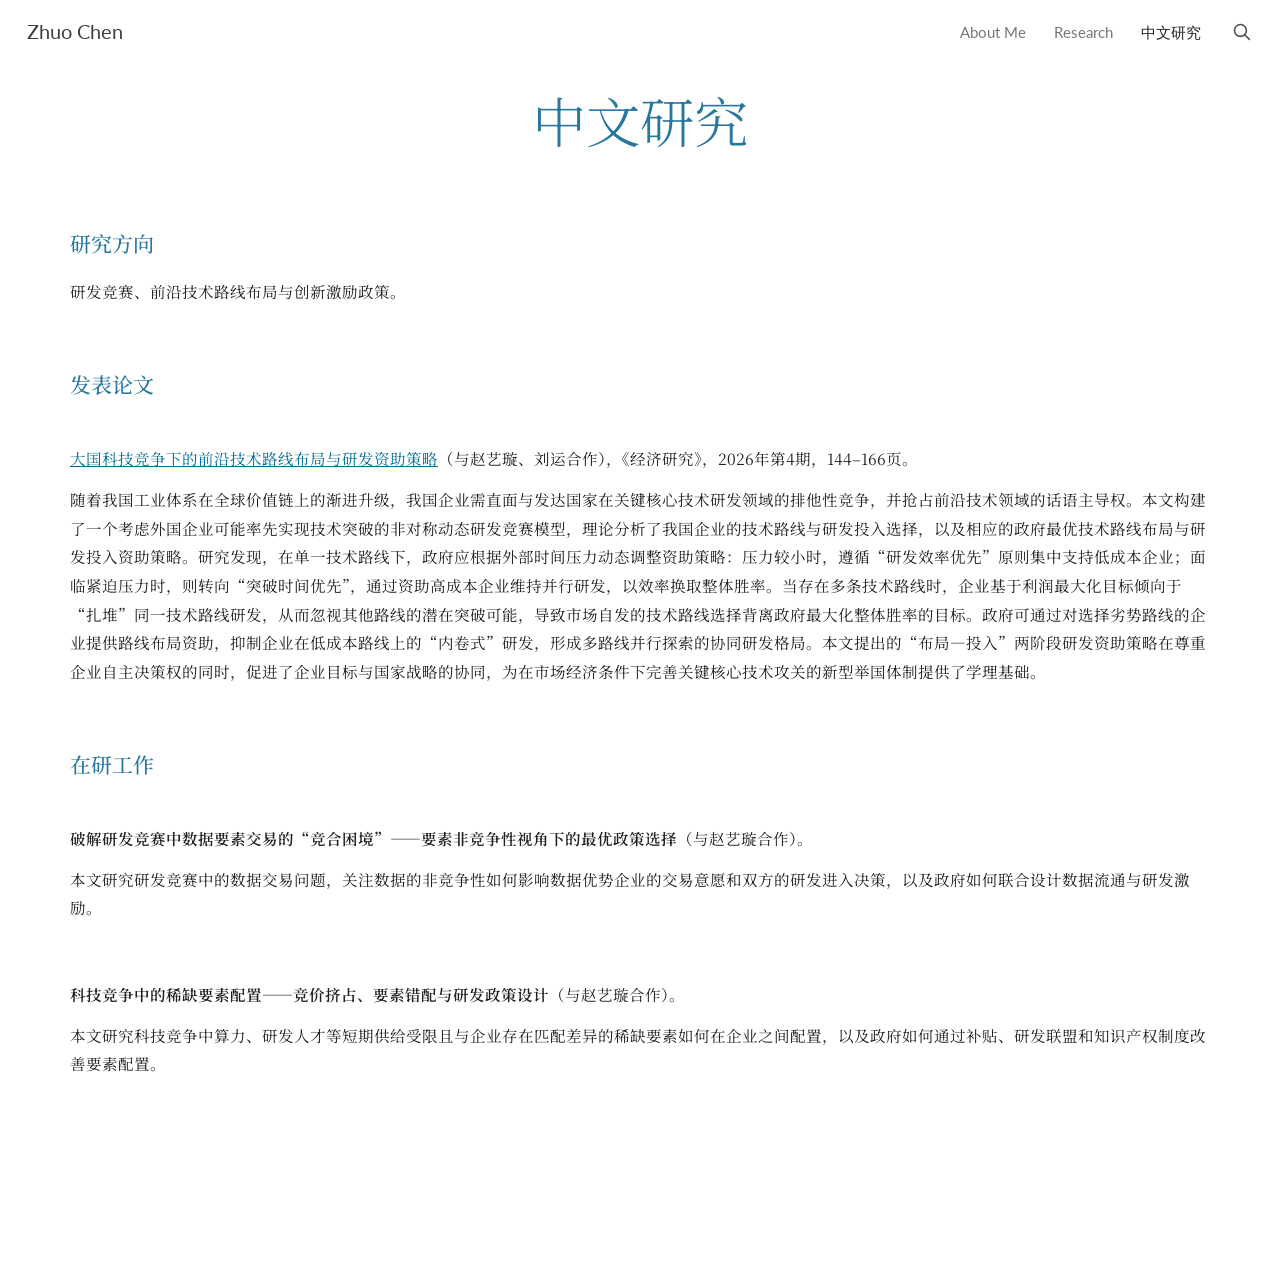
==== research-cn.html @ 5f305f92 "Add files via upload" ====
<!doctype html>
<html lang="zh-CN">
  <head>
    <meta charset="utf-8" />
    <meta name="viewport" content="width=device-width, initial-scale=1" />
    <meta name="description" content="陈茁关于研发竞赛的中文研究。" />
    <title>中文研究 | Zhuo Chen</title>
    <link rel="preconnect" href="https://fonts.googleapis.com" />
    <link rel="preconnect" href="https://fonts.gstatic.com" crossorigin />
    <link
      href="https://fonts.googleapis.com/css2?family=Lato:wght@300;400;700&family=Noto+Serif+SC:wght@400;500;600&display=swap"
      rel="stylesheet"
    />
    <link rel="stylesheet" href="styles.css?v=20260901-3" />
  </head>
  <body class="chinese-page">
    <header class="site-header">
      <a class="site-name" href="index.html">Zhuo Chen</a>

      <button
        class="menu-toggle"
        type="button"
        aria-label="打开导航"
        aria-controls="site-navigation"
        aria-expanded="false"
      >
        <span></span>
        <span></span>
        <span></span>
      </button>

      <nav class="site-nav" id="site-navigation" aria-label="主要导航">
        <a href="index.html">About Me</a>
        <a href="research.html">Research</a>
        <a class="active" href="research-cn.html" aria-current="page">中文研究</a>
        <button class="search-toggle" type="button" aria-label="搜索本站">
          <svg viewBox="0 0 24 24" aria-hidden="true">
            <circle cx="10.8" cy="10.8" r="6.8"></circle>
            <path d="m16 16 5 5"></path>
          </svg>
        </button>
      </nav>

      <button
        class="search-toggle mobile-search-toggle"
        type="button"
        aria-label="搜索本站"
      >
        <svg viewBox="0 0 24 24" aria-hidden="true">
          <circle cx="10.8" cy="10.8" r="6.8"></circle>
          <path d="m16 16 5 5"></path>
        </svg>
      </button>
    </header>

    <main>
      <h1 class="page-title">中文研究</h1>

      <div class="research-page" id="chinese-research-list">
        <section class="research-section">
          <h2>研究方向</h2>
          <p>研发竞赛、前沿技术路线布局与创新激励政策。</p>
        </section>

        <section class="research-section paper-section">
          <h2>发表论文</h2>

          <article class="paper-entry">
            <p class="paper-citation">
              <a
                href="assets/rd-competition-cn.pdf"
                target="_blank"
                rel="noopener"
                >大国科技竞争下的前沿技术路线布局与研发资助策略</a
              >（与赵艺璇、刘运合作），《经济研究》，2026年第4期，144–166页。
            </p>
            <p>
              随着我国工业体系在全球价值链上的渐进升级，我国企业需直面与发达国家在关键核心技术研发领域的排他性竞争，并抢占前沿技术领域的话语主导权。本文构建了一个考虑外国企业可能率先实现技术突破的非对称动态研发竞赛模型，理论分析了我国企业的技术路线与研发投入选择，以及相应的政府最优技术路线布局与研发投入资助策略。研究发现，在单一技术路线下，政府应根据外部时间压力动态调整资助策略：压力较小时，遵循“研发效率优先”原则集中支持低成本企业；面临紧迫压力时，则转向“突破时间优先”，通过资助高成本企业维持并行研发，以效率换取整体胜率。当存在多条技术路线时，企业基于利润最大化目标倾向于“扎堆”同一技术路线研发，从而忽视其他路线的潜在突破可能，导致市场自发的技术路线选择背离政府最大化整体胜率的目标。政府可通过对选择劣势路线的企业提供路线布局资助，抑制企业在低成本路线上的“内卷式”研发，形成多路线并行探索的协同研发格局。本文提出的“布局—投入”两阶段研发资助策略在尊重企业自主决策权的同时，促进了企业目标与国家战略的协同，为在市场经济条件下完善关键核心技术攻关的新型举国体制提供了学理基础。
            </p>
          </article>
        </section>

        <section class="research-section paper-section">
          <h2>在研工作</h2>

          <article class="paper-entry">
            <p class="paper-citation">
              <span class="paper-title">破解研发竞赛中数据要素交易的“竞合困境”——要素非竞争性视角下的最优政策选择</span>（与赵艺璇合作）。
            </p>
            <p>
              本文研究研发竞赛中的数据交易问题，关注数据的非竞争性如何影响数据优势企业的交易意愿和双方的研发进入决策，以及政府如何联合设计数据流通与研发激励。
            </p>
          </article>

          <article class="paper-entry">
            <p class="paper-citation">
              <span class="paper-title">科技竞争中的稀缺要素配置——竞价挤占、要素错配与研发政策设计</span>（与赵艺璇合作）。
            </p>
            <p>
              本文研究科技竞争中算力、研发人才等短期供给受限且与企业存在匹配差异的稀缺要素如何在企业之间配置，以及政府如何通过补贴、研发联盟和知识产权制度改善要素配置。
            </p>
          </article>
        </section>
      </div>
    </main>

    <dialog class="search-dialog" aria-labelledby="search-title">
      <form method="dialog" class="search-panel">
        <div class="search-heading">
          <h2 id="search-title">搜索本站</h2>
          <button class="search-close" value="close" aria-label="关闭搜索">×</button>
        </div>
        <label for="site-search">搜索词</label>
        <input id="site-search" type="search" autocomplete="off" />
        <div class="search-results" aria-live="polite"></div>
      </form>
    </dialog>

    <script src="script.js"></script>
  </body>
</html>
---- styles.css ----
:root {
  --page-bg: #ffffff;
  --text: #202124;
  --muted: #777777;
  --accent: #28779e;
  --content-width: 1140px;
  --header-height: 62px;
}

* {
  box-sizing: border-box;
}

html {
  background: var(--page-bg);
  color: var(--text);
  font-family: "Lato", "Helvetica Neue", Arial, sans-serif;
  font-size: 16px;
}

body {
  margin: 0;
  min-height: 100vh;
  background: var(--page-bg);
}

.chinese-page {
  font-family: "Noto Serif SC", "Songti SC", STSong, serif;
}

.chinese-page .site-name,
.chinese-page .site-nav > a:not([lang="zh-CN"]) {
  font-family: "Lato", "Helvetica Neue", Arial, sans-serif;
}

a {
  color: #006e96;
  text-decoration: underline;
  text-decoration-thickness: 1px;
  text-underline-offset: 1px;
}

a:hover,
a:focus-visible {
  color: #004e6b;
}

.site-header {
  position: relative;
  z-index: 10;
  display: flex;
  min-height: var(--header-height);
  align-items: center;
  justify-content: space-between;
  padding: 0 27px;
  background: rgba(255, 255, 255, 0.98);
}

.site-name {
  color: #3c4043;
  font-size: 20px;
  font-weight: 400;
  line-height: 1;
  text-decoration: none;
}

.site-name:hover,
.site-name:focus-visible {
  color: #202124;
}

.site-nav {
  display: flex;
  align-items: center;
  gap: 28px;
}

.site-nav > a {
  position: relative;
  padding: 21px 0 18px;
  color: #777777;
  font-size: 15px;
  font-weight: 400;
  line-height: 1.35;
  text-decoration: none;
}

.site-nav > a.active {
  color: #202124;
}

.site-nav > a::after {
  position: absolute;
  right: 0;
  bottom: 10px;
  left: 0;
  height: 2px;
  background: var(--accent);
  content: "";
  opacity: 0;
  transform: scaleX(0.3);
  transition: opacity 120ms ease, transform 120ms ease;
}

.site-nav > a:hover::after,
.site-nav > a:focus-visible::after {
  opacity: 1;
  transform: scaleX(1);
}

.search-toggle {
  display: grid;
  width: 24px;
  height: 42px;
  place-items: center;
  padding: 0;
  border: 0;
  background: transparent;
  color: #4d5156;
  cursor: pointer;
}

.search-toggle svg {
  width: 21px;
  height: 21px;
  fill: none;
  stroke: currentColor;
  stroke-linecap: round;
  stroke-width: 1.8;
}

.mobile-search-toggle {
  display: none;
}

.menu-toggle {
  display: none;
  width: 40px;
  height: 40px;
  align-items: center;
  justify-content: center;
  flex-direction: column;
  gap: 5px;
  border: 0;
  background: transparent;
  cursor: pointer;
}

.menu-toggle span {
  width: 21px;
  height: 1.5px;
  background: #3c4043;
}

.page-title {
  margin: 28px auto 83px;
  color: var(--accent);
  font-size: clamp(3rem, 4.25vw, 4rem);
  font-weight: 300;
  line-height: 1.1;
  text-align: center;
}

.home-layout,
.research-page {
  width: min(calc(100% - 48px), var(--content-width));
  margin: 0 auto;
}

.chinese-page .research-page {
  font-size: 15.5px;
  line-height: 1.85;
}

.chinese-page .research-section h2 {
  font-weight: 500;
}

.home-layout {
  display: grid;
  grid-template-columns: minmax(0, 1fr) 267px;
  gap: 54px;
  align-items: start;
}

.home-copy {
  display: flex;
  align-items: stretch;
  flex-direction: column;
  gap: 18px;
  padding-top: 12px;
  font-size: 15px;
  line-height: 1.55;
}

.home-copy > p {
  margin: 0;
}

.home-copy > .contact-block {
  margin-top: 13px;
}

.portrait-wrap {
  width: 267px;
  margin: 0;
}

.portrait {
  display: block;
  width: 267px;
  height: 324px;
  object-fit: cover;
  object-position: center 46%;
}

.contact-block h2 {
  margin: 0 0 16px;
  font-size: 15px;
  font-weight: 700;
  line-height: 1.4;
}

.contact-block dl {
  display: grid;
  gap: 14px;
  margin: 0;
}

.contact-block dl > div {
  display: grid;
  grid-template-columns: 114px minmax(0, 1fr);
  gap: 0;
}

.contact-block dt {
  font-weight: 700;
}

.contact-block dd {
  margin: 0;
}

.placeholder {
  color: #666666;
}

.pending-link,
.pending-paper-title {
  color: #006e96;
  text-decoration: underline;
  text-decoration-thickness: 1px;
  text-underline-offset: 1px;
}

.pending-link {
  cursor: default;
}

.research-page {
  margin-top: -4px;
  padding-bottom: 120px;
  font-size: 14px;
  line-height: 1.5;
}

.research-section {
  margin-bottom: 64px;
}

.research-section h2 {
  margin: 0 0 20px;
  color: var(--accent);
  font-size: 21px;
  font-weight: 400;
  line-height: 1.35;
}

.research-section > p {
  margin: 0;
}

.paper-section h2 {
  margin-bottom: 46px;
}

.paper-entry {
  margin: 0 0 58px;
}

.paper-entry:last-child {
  margin-bottom: 0;
}

.paper-entry p {
  margin: 0;
}

.paper-entry .paper-citation {
  margin-bottom: 12px;
}

.paper-citation .pending-paper-title {
  font-weight: 700;
}

.paper-title {
  font-weight: 600;
}

.search-dialog {
  width: min(560px, calc(100% - 32px));
  padding: 0;
  border: 0;
  border-radius: 2px;
  box-shadow: 0 18px 60px rgba(32, 33, 36, 0.22);
}

.search-dialog::backdrop {
  background: rgba(32, 33, 36, 0.25);
}

.search-panel {
  padding: 24px;
}

.search-heading {
  display: flex;
  align-items: center;
  justify-content: space-between;
  margin-bottom: 20px;
}

.search-heading h2 {
  margin: 0;
  color: var(--accent);
  font-size: 23px;
  font-weight: 400;
}

.search-close {
  border: 0;
  background: transparent;
  color: #5f6368;
  font-size: 30px;
  line-height: 1;
  cursor: pointer;
}

.search-panel label {
  position: absolute;
  width: 1px;
  height: 1px;
  overflow: hidden;
  clip: rect(0 0 0 0);
  white-space: nowrap;
}

.search-panel input {
  width: 100%;
  padding: 10px 12px;
  border: 1px solid #b9b9b9;
  border-radius: 2px;
  font: inherit;
  outline: none;
}

.search-panel input:focus {
  border-color: var(--accent);
  box-shadow: 0 0 0 1px var(--accent);
}

.search-results {
  min-height: 42px;
  padding-top: 17px;
  color: #5f6368;
  font-size: 14px;
}

.search-results a {
  display: block;
  margin-bottom: 8px;
}

@media (max-width: 780px) {
  :root {
    --header-height: 58px;
  }

  .site-header {
    justify-content: flex-start;
    padding: 0 18px;
  }

  .site-name {
    order: 2;
    margin-left: 3px;
    font-size: 18px;
  }

  .menu-toggle {
    display: flex;
    order: 1;
    width: 30px;
    margin-left: -8px;
  }

  .site-nav {
    position: absolute;
    top: 100%;
    right: 0;
    left: 0;
    display: none;
    align-items: stretch;
    flex-direction: column;
    gap: 0;
    padding: 10px 18px 16px;
    border-top: 1px solid #eeeeee;
    background: #ffffff;
    box-shadow: 0 8px 20px rgba(60, 64, 67, 0.08);
  }

  .site-nav.open {
    display: flex;
  }

  .site-nav > a {
    padding: 11px 0;
  }

  .site-nav > a::after {
    display: none;
  }

  .search-toggle {
    display: none;
  }

  .mobile-search-toggle {
    display: grid;
    order: 3;
    width: 32px;
    margin-left: auto;
  }

  .page-title {
    margin: 24px auto 92px;
    font-size: 3.35rem;
  }

  .home-layout,
  .research-page {
    width: min(calc(100% - 52px), var(--content-width));
  }

  .home-layout {
    grid-template-columns: 1fr;
    gap: 42px;
  }

  .home-copy {
    padding-top: 0;
    font-size: 16px;
    line-height: 1.56;
  }

  .portrait-wrap,
  .portrait {
    width: 220px;
  }

  .portrait {
    height: 267px;
    aspect-ratio: 267 / 324;
  }

  .portrait-wrap {
    margin: 0 auto;
  }

  .contact-block dl > div {
    grid-template-columns: 108px minmax(0, 1fr);
  }

  .research-page {
    font-size: 15px;
  }

  .research-section {
    margin-bottom: 52px;
  }

  .paper-section h2 {
    margin-bottom: 34px;
  }
}

@media (max-width: 430px) {
  .page-title {
    margin-bottom: 70px;
    font-size: 2.85rem;
  }

  .paper-entry {
    margin-bottom: 48px;
  }
}

@media (prefers-reduced-motion: reduce) {
  *,
  *::before,
  *::after {
    scroll-behavior: auto !important;
    transition-duration: 0.01ms !important;
  }
}
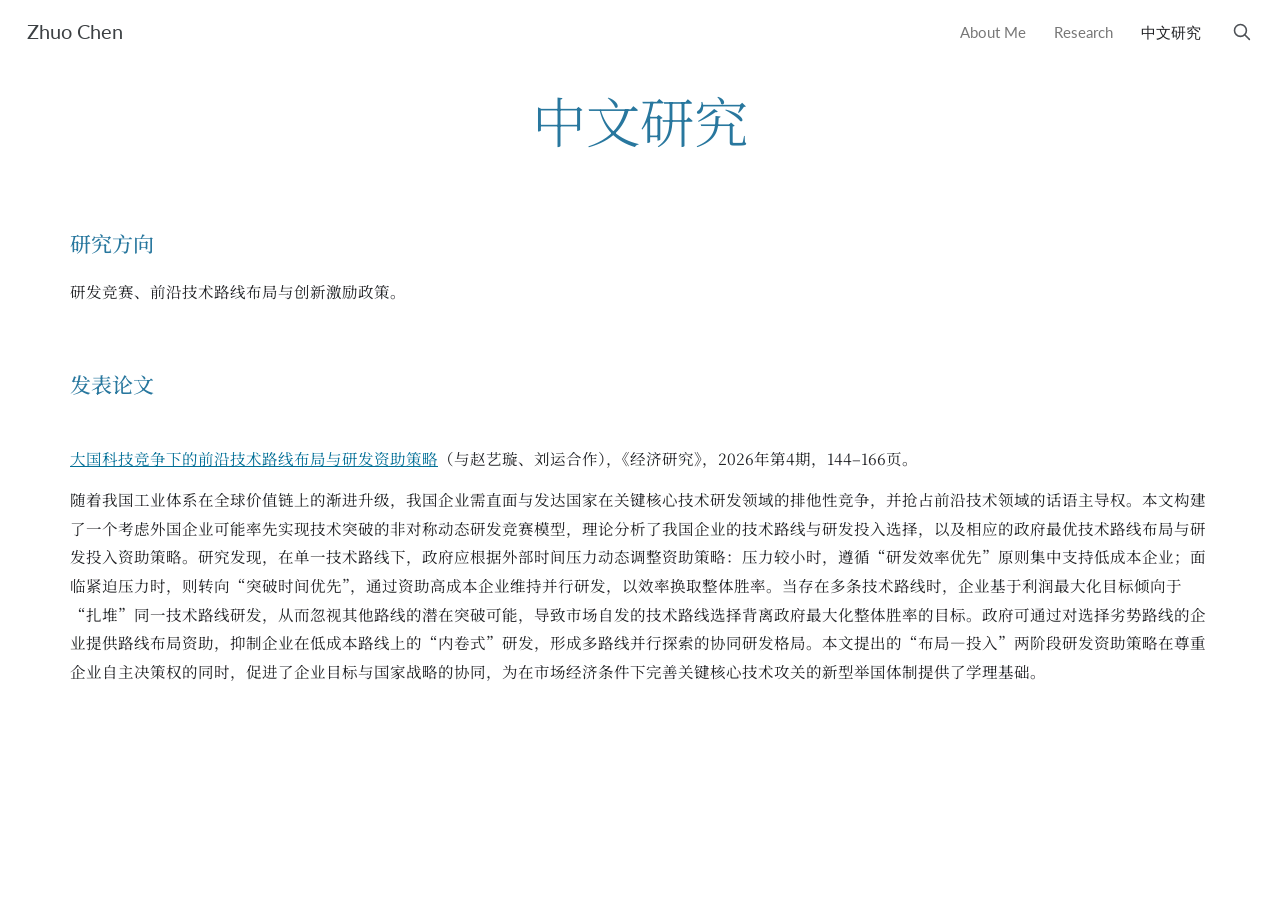
==== commit c170f27d: "Add files via upload" ====
--- a/research-cn.html
+++ b/research-cn.html
@@ -80,27 +80,6 @@
           </article>
         </section>
 
-        <section class="research-section paper-section">
-          <h2>在研工作</h2>
-
-          <article class="paper-entry">
-            <p class="paper-citation">
-              <span class="paper-title">破解研发竞赛中数据要素交易的“竞合困境”——要素非竞争性视角下的最优政策选择</span>（与赵艺璇合作）。
-            </p>
-            <p>
-              本文研究研发竞赛中的数据交易问题，关注数据的非竞争性如何影响数据优势企业的交易意愿和双方的研发进入决策，以及政府如何联合设计数据流通与研发激励。
-            </p>
-          </article>
-
-          <article class="paper-entry">
-            <p class="paper-citation">
-              <span class="paper-title">科技竞争中的稀缺要素配置——竞价挤占、要素错配与研发政策设计</span>（与赵艺璇合作）。
-            </p>
-            <p>
-              本文研究科技竞争中算力、研发人才等短期供给受限且与企业存在匹配差异的稀缺要素如何在企业之间配置，以及政府如何通过补贴、研发联盟和知识产权制度改善要素配置。
-            </p>
-          </article>
-        </section>
       </div>
     </main>
 
